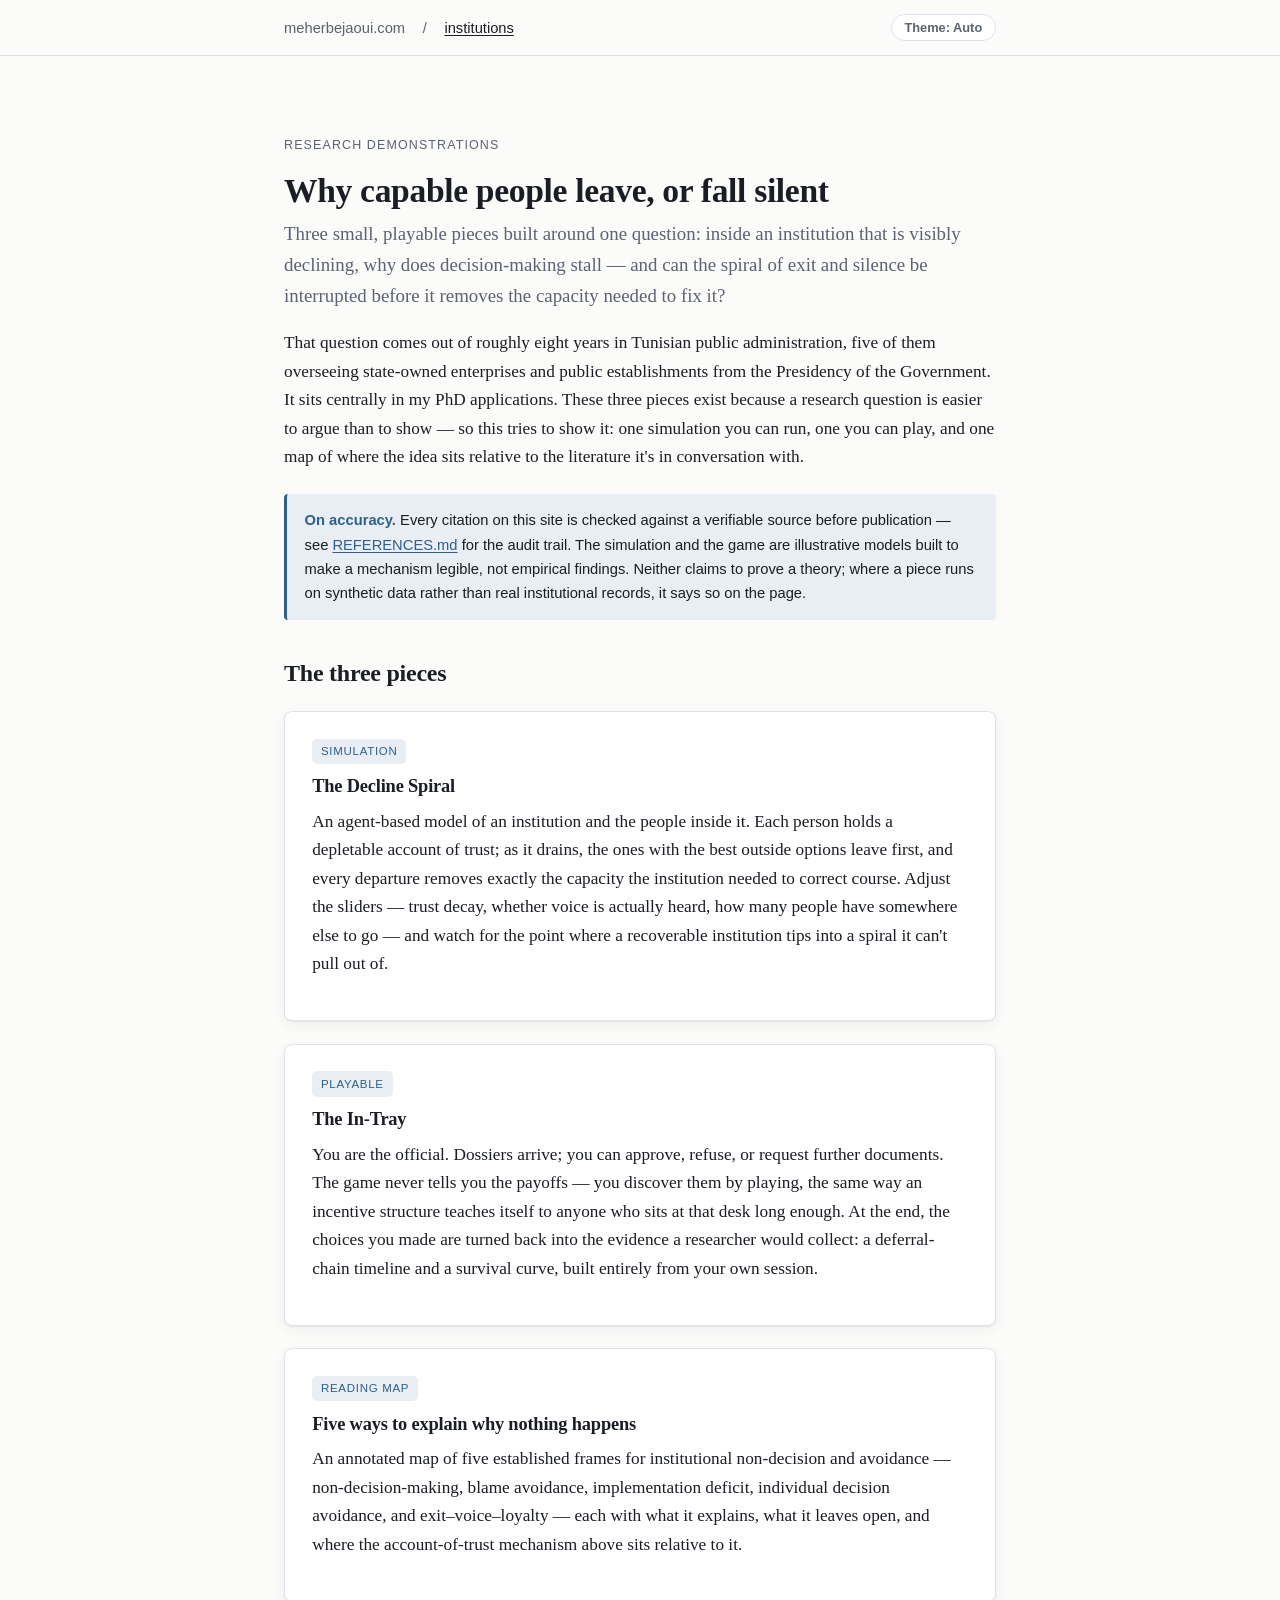
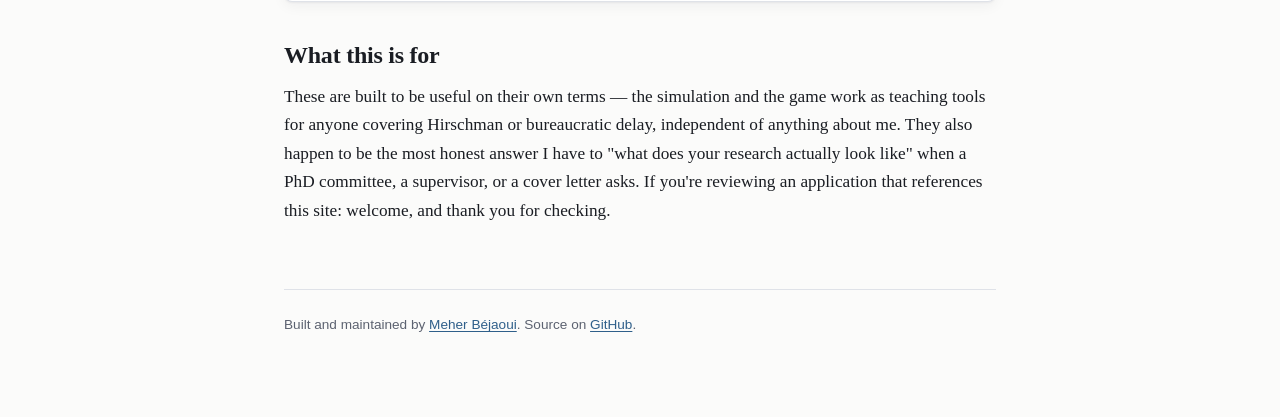
==== index.html @ b3cf4e01 "Add institutions: three interactive research demonstrations An exit-voice-loyalty decline simulation" ====
<!doctype html>
<html lang="en">
<head>
<meta charset="utf-8">
<meta name="viewport" content="width=device-width, initial-scale=1">
<title>Institutions — why capable people leave, or fall silent</title>
<meta name="description" content="Interactive research demonstrations on institutional decline, decision avoidance, and the exit-voice mechanism, by Meher Béjaoui.">
<link rel="icon" href="data:image/svg+xml,%3Csvg xmlns='http://www.w3.org/2000/svg' viewBox='0 0 100 100'%3E%3Crect width='100' height='100' rx='20' fill='%232f5f8a'/%3E%3Crect x='22' y='30' width='14' height='45' fill='white'/%3E%3Crect x='43' y='20' width='14' height='55' fill='white'/%3E%3Crect x='64' y='35' width='14' height='40' fill='white'/%3E%3C/svg%3E">
<link rel="stylesheet" href="style.css">
<script src="theme.js"></script>
</head>
<body>
<header class="site-header">
  <nav class="site-nav">
    <a href="https://www.meherbejaoui.com/">meherbejaoui.com</a>
    <span>/</span>
    <a href="./" class="current">institutions</a>
    <button id="theme-toggle" class="theme-toggle" type="button" aria-label="Toggle color theme"></button>
  </nav>
</header>
<div class="wrap">

  <p class="kicker">Research demonstrations</p>
  <h1>Why capable people leave, or fall silent</h1>
  <p class="lede">
    Three small, playable pieces built around one question: inside an institution that is
    visibly declining, why does decision-making stall — and can the spiral of exit and
    silence be interrupted before it removes the capacity needed to fix it?
  </p>

  <p>
    That question comes out of roughly eight years in Tunisian public administration, five
    of them overseeing state-owned enterprises and public establishments from the Presidency
    of the Government. It sits centrally in my PhD applications. These three pieces exist
    because a research question is easier to argue than to show — so this tries to show it:
    one simulation you can run, one you can play, and one map of where the idea sits relative
    to the literature it's in conversation with.
  </p>

  <div class="note">
    <strong>On accuracy.</strong> Every citation on this site is checked against a
    verifiable source before publication — see <a href="REFERENCES.md">REFERENCES.md</a>
    for the audit trail. The simulation and the game are illustrative models built to make a
    mechanism legible, not empirical findings. Neither claims to prove a theory; where a piece
    runs on synthetic data rather than real institutional records, it says so on the page.
  </div>

  <h2>The three pieces</h2>

  <a class="card project-card" href="simulation/">
    <span class="tag">Simulation</span>
    <h3>The Decline Spiral</h3>
    <p>
      An agent-based model of an institution and the people inside it. Each person holds a
      depletable account of trust; as it drains, the ones with the best outside options
      leave first, and every departure removes exactly the capacity the institution needed
      to correct course. Adjust the sliders — trust decay, whether voice is actually heard,
      how many people have somewhere else to go — and watch for the point where a recoverable
      institution tips into a spiral it can't pull out of.
    </p>
  </a>

  <a class="card project-card" href="in-tray/">
    <span class="tag">Playable</span>
    <h3>The In-Tray</h3>
    <p>
      You are the official. Dossiers arrive; you can approve, refuse, or request further
      documents. The game never tells you the payoffs — you discover them by playing, the
      same way an incentive structure teaches itself to anyone who sits at that desk long
      enough. At the end, the choices you made are turned back into the evidence a
      researcher would collect: a deferral-chain timeline and a survival curve, built
      entirely from your own session.
    </p>
  </a>

  <a class="card project-card" href="reading-map/">
    <span class="tag">Reading map</span>
    <h3>Five ways to explain why nothing happens</h3>
    <p>
      An annotated map of five established frames for institutional non-decision and
      avoidance — non-decision-making, blame avoidance, implementation deficit, individual
      decision avoidance, and exit–voice–loyalty — each with what it explains, what it
      leaves open, and where the account-of-trust mechanism above sits relative to it.
    </p>
  </a>

  <h2>What this is for</h2>
  <p>
    These are built to be useful on their own terms — the simulation and the game work as
    teaching tools for anyone covering Hirschman or bureaucratic delay, independent of
    anything about me. They also happen to be the most honest answer I have to "what does
    your research actually look like" when a PhD committee, a supervisor, or a cover letter
    asks. If you're reviewing an application that references this site: welcome, and thank
    you for checking.
  </p>

  <div class="site-footer">
    Built and maintained by <a href="https://www.meherbejaoui.com/">Meher Béjaoui</a>.
    Source on <a href="https://github.com/meherbejaoui/institutions">GitHub</a>.
  </div>

</div>
</body>
</html>
---- style.css ----
/* Shared design system for institutions.
   Academic-journal palette, serif for scholarly prose, sans for interactive UI. */

:root {
  --bg: #fbfbfa;
  --bg-alt: #f2f3f5;
  --bg-card: #ffffff;
  --text: #1a1d23;
  --text-muted: #5c6270;
  --border: #dfe2e8;
  --accent: #2f5f8a;
  --accent-soft: #e8eef4;
  --link: #2f5f8a;
  --link-visited: #55507a;
  --focus: #2f5f8a;
  --code-bg: #eef0f3;
  --good: #3f6b4f;
  --bad: #a13d3d;
  --warn: #8a6a1f;
  --shadow: 0 1px 2px rgba(20, 24, 30, 0.05), 0 4px 14px rgba(20, 24, 30, 0.05);
  --radius: 8px;
  --serif: "Iowan Old Style", "Palatino Linotype", Palatino, "Book Antiqua", Georgia, serif;
  --sans: -apple-system, BlinkMacSystemFont, "Segoe UI", Helvetica, Arial, sans-serif;
  --mono: ui-monospace, SFMono-Regular, "SF Mono", Menlo, Consolas, monospace;
}

@media (prefers-color-scheme: dark) {
  :root:not([data-theme="light"]) {
    --bg: #14161a;
    --bg-alt: #1b1e24;
    --bg-card: #1e2127;
    --text: #e7e9ed;
    --text-muted: #9aa1b0;
    --border: #333844;
    --accent: #7fb4e0;
    --accent-soft: #1d2a36;
    --link: #7fb4e0;
    --link-visited: #b6a8d9;
    --focus: #7fb4e0;
    --code-bg: #23262d;
    --good: #7fb894;
    --bad: #e0897a;
    --warn: #d9b661;
    --shadow: 0 1px 2px rgba(0, 0, 0, 0.35), 0 4px 14px rgba(0, 0, 0, 0.3);
  }
}

:root[data-theme="dark"] {
  --bg: #14161a;
  --bg-alt: #1b1e24;
  --bg-card: #1e2127;
  --text: #e7e9ed;
  --text-muted: #9aa1b0;
  --border: #333844;
  --accent: #7fb4e0;
  --accent-soft: #1d2a36;
  --link: #7fb4e0;
  --link-visited: #b6a8d9;
  --focus: #7fb4e0;
  --code-bg: #23262d;
  --good: #7fb894;
  --bad: #e0897a;
  --warn: #d9b661;
  --shadow: 0 1px 2px rgba(0, 0, 0, 0.35), 0 4px 14px rgba(0, 0, 0, 0.3);
}

* { box-sizing: border-box; }

html { scroll-behavior: smooth; }

body {
  margin: 0;
  background: var(--bg);
  color: var(--text);
  font-family: var(--serif);
  font-size: 1.08rem;
  line-height: 1.65;
  -webkit-font-smoothing: antialiased;
}

.wrap {
  max-width: 760px;
  margin: 0 auto;
  padding: 2.5rem 1.5rem 5rem;
}

.wrap--wide { max-width: 960px; }

h1, h2, h3, h4 {
  font-family: var(--serif);
  font-weight: 600;
  line-height: 1.25;
  letter-spacing: -0.01em;
}

h1 { font-size: 2.1rem; margin: 0 0 0.4rem; }
h2 { font-size: 1.5rem; margin: 2.4rem 0 0.8rem; }
h3 { font-size: 1.15rem; margin: 1.6rem 0 0.6rem; }

p { margin: 0 0 1.1rem; }

a { color: var(--link); text-decoration-thickness: 1px; text-underline-offset: 2px; }
a:visited { color: var(--link-visited); }
a:focus-visible, button:focus-visible, input:focus-visible, select:focus-visible {
  outline: 2px solid var(--focus);
  outline-offset: 2px;
}

.kicker {
  font-family: var(--sans);
  font-size: 0.78rem;
  letter-spacing: 0.09em;
  text-transform: uppercase;
  color: var(--text-muted);
  margin-bottom: 0.9rem;
}

.lede {
  font-size: 1.18rem;
  color: var(--text-muted);
}

.site-header {
  position: sticky;
  top: 0;
  z-index: 10;
  background: color-mix(in srgb, var(--bg) 88%, transparent);
  backdrop-filter: blur(8px);
  border-bottom: 1px solid var(--border);
  margin-bottom: 2.4rem;
}

.site-nav {
  font-family: var(--sans);
  font-size: 0.92rem;
  display: flex;
  align-items: center;
  justify-content: center;
  flex-wrap: wrap;
  gap: 0.4rem 1.1rem;
  max-width: 760px;
  margin: 0 auto;
  padding: 0.9rem 1.5rem;
  color: var(--text-muted);
}

.site-nav a { color: var(--text-muted); text-decoration: none; }
.site-nav a:hover, .site-nav a.current { color: var(--text); text-decoration: underline; }

.theme-toggle {
  margin-left: auto;
  font-family: var(--sans);
  font-size: 0.8rem;
  font-weight: 600;
  border: 1px solid var(--border);
  background: var(--bg-card);
  color: var(--text-muted);
  border-radius: 999px;
  padding: 0.3rem 0.8rem;
  cursor: pointer;
}
.theme-toggle:hover { color: var(--text); border-color: var(--accent); }

.site-footer {
  margin-top: 4rem;
  padding-top: 1.5rem;
  border-top: 1px solid var(--border);
  font-family: var(--sans);
  font-size: 0.85rem;
  color: var(--text-muted);
}

.card {
  background: var(--bg-card);
  border: 1px solid var(--border);
  border-radius: var(--radius);
  padding: 1.5rem 1.7rem;
  box-shadow: var(--shadow);
  margin: 1.4rem 0;
}

.project-card {
  display: block;
  text-decoration: none;
  color: inherit;
  transition: transform 0.12s ease, box-shadow 0.12s ease;
}
.project-card:hover {
  transform: translateY(-2px);
  box-shadow: 0 2px 4px rgba(30, 25, 15, 0.08), 0 10px 24px rgba(30, 25, 15, 0.09);
}
.project-card h3 { margin-top: 0; color: var(--text); }
.project-card .tag {
  font-family: var(--sans);
  font-size: 0.72rem;
  letter-spacing: 0.06em;
  text-transform: uppercase;
  color: var(--accent);
  background: var(--accent-soft);
  padding: 0.2rem 0.55rem;
  border-radius: 5px;
  display: inline-block;
  margin-bottom: 0.7rem;
}

.note {
  font-family: var(--sans);
  font-size: 0.92rem;
  background: var(--accent-soft);
  border-left: 3px solid var(--accent);
  border-radius: 4px;
  padding: 0.9rem 1.1rem;
  margin: 1.4rem 0;
  color: var(--text);
}
.note strong { color: var(--accent); }

.disclaimer {
  font-family: var(--sans);
  font-size: 0.85rem;
  color: var(--text-muted);
  border: 1px dashed var(--border);
  border-radius: var(--radius);
  padding: 1rem 1.2rem;
  margin: 1.6rem 0;
}

table { border-collapse: collapse; width: 100%; font-family: var(--sans); font-size: 0.92rem; margin: 1.2rem 0; }
th, td { text-align: left; padding: 0.5rem 0.7rem; border-bottom: 1px solid var(--border); vertical-align: top; }
th { font-weight: 600; color: var(--text-muted); font-size: 0.8rem; text-transform: uppercase; letter-spacing: 0.04em; }

code, pre { font-family: var(--mono); background: var(--code-bg); border-radius: 4px; }
code { padding: 0.1rem 0.35rem; font-size: 0.88em; }
pre { padding: 1rem; overflow-x: auto; }

button {
  font-family: var(--sans);
  font-size: 0.95rem;
  font-weight: 600;
  border: 1px solid var(--border);
  background: var(--bg-card);
  color: var(--text);
  border-radius: var(--radius);
  padding: 0.6rem 1.1rem;
  cursor: pointer;
  transition: background 0.12s ease, border-color 0.12s ease;
}
button:hover { border-color: var(--accent); }
button.primary { background: var(--accent); border-color: var(--accent); color: #fff; }
button.primary:hover { opacity: 0.92; }
button:disabled { opacity: 0.45; cursor: not-allowed; }

.controls { font-family: var(--sans); }
.control-row { margin-bottom: 1.1rem; }
.control-row label {
  display: flex;
  justify-content: space-between;
  font-size: 0.88rem;
  color: var(--text-muted);
  margin-bottom: 0.3rem;
}
.control-row output { color: var(--text); font-weight: 600; font-family: var(--mono); }
input[type="range"] { width: 100%; accent-color: var(--accent); }

.stat-row {
  display: flex;
  gap: 1rem;
  flex-wrap: wrap;
  font-family: var(--sans);
  margin: 1rem 0;
}
.stat {
  flex: 1 1 120px;
  background: var(--bg-alt);
  border: 1px solid var(--border);
  border-radius: var(--radius);
  padding: 0.7rem 0.9rem;
}
.stat .label { font-size: 0.72rem; text-transform: uppercase; letter-spacing: 0.05em; color: var(--text-muted); }
.stat .value { font-size: 1.4rem; font-weight: 700; font-family: var(--mono); }

.legend { font-family: var(--sans); font-size: 0.82rem; color: var(--text-muted); display: flex; gap: 1.1rem; flex-wrap: wrap; margin: 0.6rem 0 1.2rem; }
.legend .dot { display: inline-block; width: 0.7em; height: 0.7em; border-radius: 50%; margin-right: 0.35em; vertical-align: -0.05em; }

.frame-card { margin: 1.8rem 0; padding: 1.6rem 1.8rem; }
.frame-card .cite { font-family: var(--sans); font-size: 0.85rem; color: var(--text-muted); margin-bottom: 0.9rem; }
.frame-card h3 { margin-top: 0; }
.frame-grid { display: grid; grid-template-columns: 1fr 1fr; gap: 1.2rem; margin-top: 1rem; }
.frame-grid > div { font-family: var(--sans); font-size: 0.92rem; }
.frame-grid .head { font-weight: 700; font-size: 0.78rem; text-transform: uppercase; letter-spacing: 0.04em; margin-bottom: 0.3rem; }
.frame-grid .explains .head { color: var(--good); }
.frame-grid .leaves-open .head { color: var(--warn); }

@media (max-width: 560px) {
  .frame-grid { grid-template-columns: 1fr; }
  h1 { font-size: 1.7rem; }
}

.back-link { font-family: var(--sans); font-size: 0.9rem; }

canvas { max-width: 100%; display: block; }
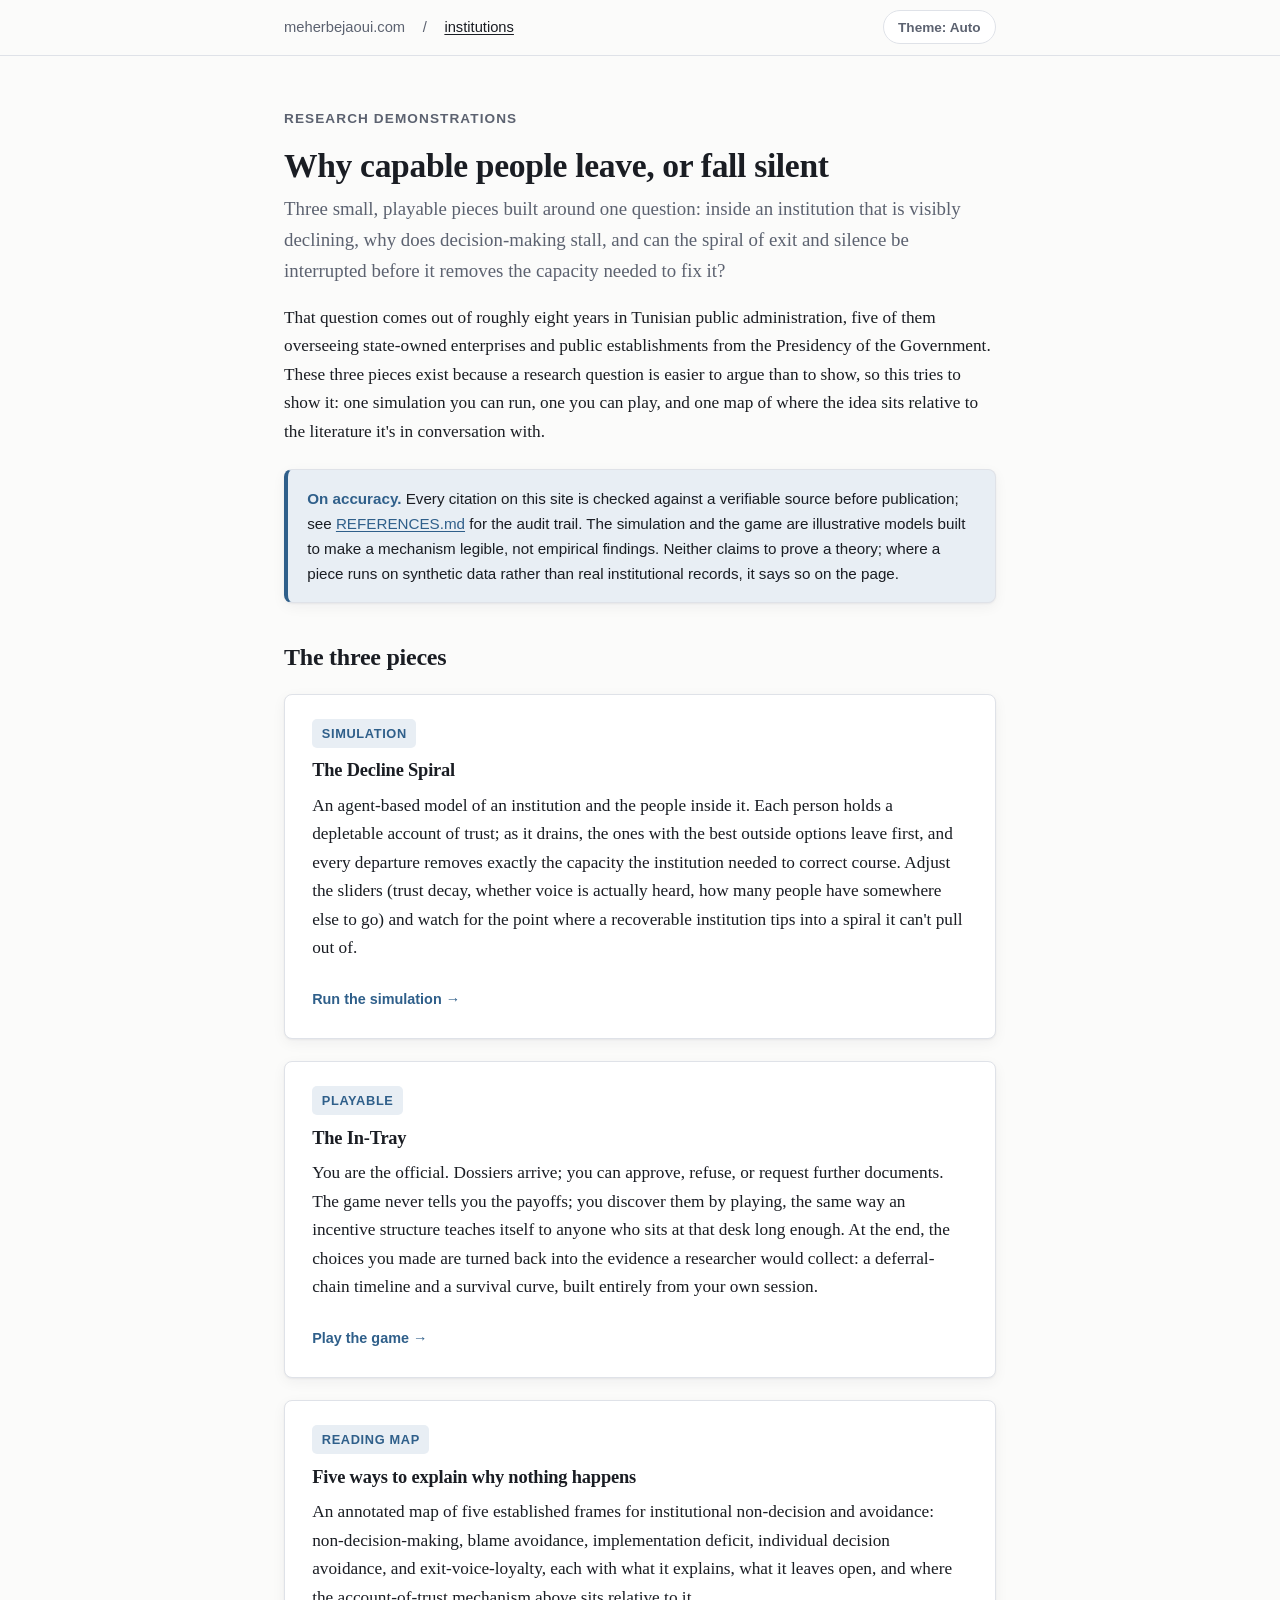
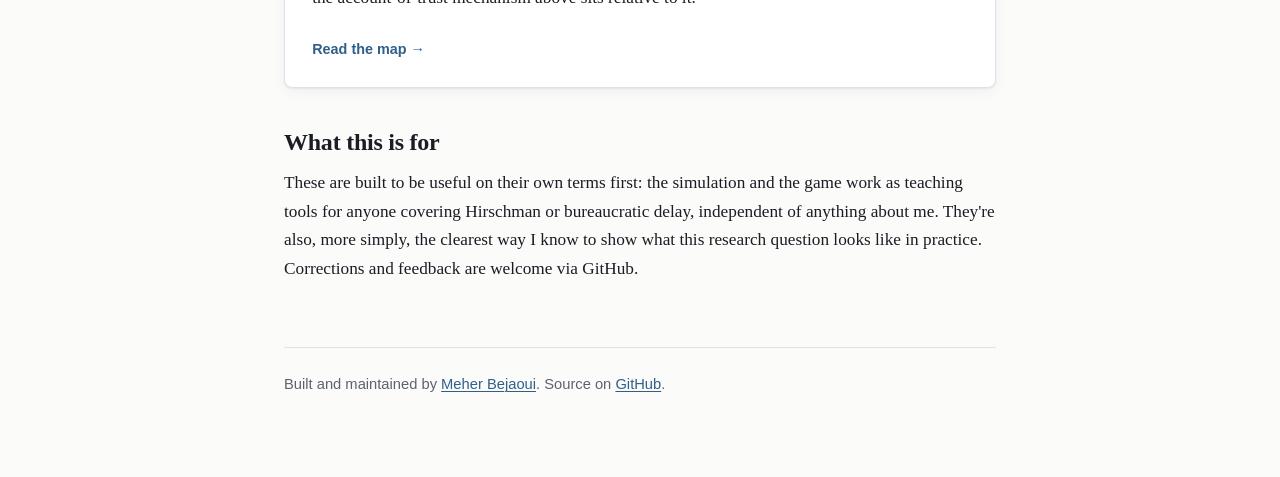
==== commit d8064adc: "Revise tone, accessibility, and add reading-map diagram - Fix name spelling (Bejaoui) and soften PhD" ====
--- a/index.html
+++ b/index.html
@@ -3,13 +3,14 @@
 <head>
 <meta charset="utf-8">
 <meta name="viewport" content="width=device-width, initial-scale=1">
-<title>Institutions — why capable people leave, or fall silent</title>
-<meta name="description" content="Interactive research demonstrations on institutional decline, decision avoidance, and the exit-voice mechanism, by Meher Béjaoui.">
+<title>Institutions: why capable people leave, or fall silent</title>
+<meta name="description" content="Interactive research demonstrations on institutional decline, decision avoidance, and the exit-voice mechanism, by Meher Bejaoui.">
 <link rel="icon" href="data:image/svg+xml,%3Csvg xmlns='http://www.w3.org/2000/svg' viewBox='0 0 100 100'%3E%3Crect width='100' height='100' rx='20' fill='%232f5f8a'/%3E%3Crect x='22' y='30' width='14' height='45' fill='white'/%3E%3Crect x='43' y='20' width='14' height='55' fill='white'/%3E%3Crect x='64' y='35' width='14' height='40' fill='white'/%3E%3C/svg%3E">
 <link rel="stylesheet" href="style.css">
 <script src="theme.js"></script>
 </head>
 <body>
+<a class="skip-link" href="#main">Skip to content</a>
 <header class="site-header">
   <nav class="site-nav">
     <a href="https://www.meherbejaoui.com/">meherbejaoui.com</a>
@@ -18,28 +19,28 @@
     <button id="theme-toggle" class="theme-toggle" type="button" aria-label="Toggle color theme"></button>
   </nav>
 </header>
-<div class="wrap">
+<div class="wrap" id="main">
 
   <p class="kicker">Research demonstrations</p>
   <h1>Why capable people leave, or fall silent</h1>
   <p class="lede">
     Three small, playable pieces built around one question: inside an institution that is
-    visibly declining, why does decision-making stall — and can the spiral of exit and
+    visibly declining, why does decision-making stall, and can the spiral of exit and
     silence be interrupted before it removes the capacity needed to fix it?
   </p>
 
   <p>
     That question comes out of roughly eight years in Tunisian public administration, five
     of them overseeing state-owned enterprises and public establishments from the Presidency
-    of the Government. It sits centrally in my PhD applications. These three pieces exist
-    because a research question is easier to argue than to show — so this tries to show it:
-    one simulation you can run, one you can play, and one map of where the idea sits relative
-    to the literature it's in conversation with.
+    of the Government. These three pieces exist because a research question is easier to
+    argue than to show, so this tries to show it: one simulation you can run, one you can
+    play, and one map of where the idea sits relative to the literature it's in conversation
+    with.
   </p>
 
   <div class="note">
     <strong>On accuracy.</strong> Every citation on this site is checked against a
-    verifiable source before publication — see <a href="REFERENCES.md">REFERENCES.md</a>
+    verifiable source before publication; see <a href="REFERENCES.md">REFERENCES.md</a>
     for the audit trail. The simulation and the game are illustrative models built to make a
     mechanism legible, not empirical findings. Neither claims to prove a theory; where a piece
     runs on synthetic data rather than real institutional records, it says so on the page.
@@ -54,10 +55,11 @@
       An agent-based model of an institution and the people inside it. Each person holds a
       depletable account of trust; as it drains, the ones with the best outside options
       leave first, and every departure removes exactly the capacity the institution needed
-      to correct course. Adjust the sliders — trust decay, whether voice is actually heard,
-      how many people have somewhere else to go — and watch for the point where a recoverable
+      to correct course. Adjust the sliders (trust decay, whether voice is actually heard,
+      how many people have somewhere else to go) and watch for the point where a recoverable
       institution tips into a spiral it can't pull out of.
     </p>
+    <span class="card-cta">Run the simulation &rarr;</span>
   </a>
 
   <a class="card project-card" href="in-tray/">
@@ -65,12 +67,13 @@
     <h3>The In-Tray</h3>
     <p>
       You are the official. Dossiers arrive; you can approve, refuse, or request further
-      documents. The game never tells you the payoffs — you discover them by playing, the
+      documents. The game never tells you the payoffs; you discover them by playing, the
       same way an incentive structure teaches itself to anyone who sits at that desk long
       enough. At the end, the choices you made are turned back into the evidence a
       researcher would collect: a deferral-chain timeline and a survival curve, built
       entirely from your own session.
     </p>
+    <span class="card-cta">Play the game &rarr;</span>
   </a>
 
   <a class="card project-card" href="reading-map/">
@@ -78,24 +81,24 @@
     <h3>Five ways to explain why nothing happens</h3>
     <p>
       An annotated map of five established frames for institutional non-decision and
-      avoidance — non-decision-making, blame avoidance, implementation deficit, individual
-      decision avoidance, and exit–voice–loyalty — each with what it explains, what it
+      avoidance: non-decision-making, blame avoidance, implementation deficit, individual
+      decision avoidance, and exit-voice-loyalty, each with what it explains, what it
       leaves open, and where the account-of-trust mechanism above sits relative to it.
     </p>
+    <span class="card-cta">Read the map &rarr;</span>
   </a>
 
   <h2>What this is for</h2>
   <p>
-    These are built to be useful on their own terms — the simulation and the game work as
-    teaching tools for anyone covering Hirschman or bureaucratic delay, independent of
-    anything about me. They also happen to be the most honest answer I have to "what does
-    your research actually look like" when a PhD committee, a supervisor, or a cover letter
-    asks. If you're reviewing an application that references this site: welcome, and thank
-    you for checking.
+    These are built to be useful on their own terms first: the simulation and the game work
+    as teaching tools for anyone covering Hirschman or bureaucratic delay, independent of
+    anything about me. They're also, more simply, the clearest way I know to show what this
+    research question looks like in practice. Corrections and feedback are welcome via
+    GitHub.
   </p>
 
   <div class="site-footer">
-    Built and maintained by <a href="https://www.meherbejaoui.com/">Meher Béjaoui</a>.
+    Built and maintained by <a href="https://www.meherbejaoui.com/">Meher Bejaoui</a>.
     Source on <a href="https://github.com/meherbejaoui/institutions">GitHub</a>.
   </div>
 
--- a/style.css
+++ b/style.css
@@ -81,7 +81,7 @@
 .wrap {
   max-width: 760px;
   margin: 0 auto;
-  padding: 2.5rem 1.5rem 5rem;
+  padding: 1.75rem 1.5rem 5rem;
 }
 
 .wrap--wide { max-width: 960px; }
@@ -108,12 +108,29 @@
 
 .kicker {
   font-family: var(--sans);
-  font-size: 0.78rem;
-  letter-spacing: 0.09em;
+  font-size: 0.85rem;
+  font-weight: 600;
+  letter-spacing: 0.08em;
   text-transform: uppercase;
   color: var(--text-muted);
   margin-bottom: 0.9rem;
 }
+
+.skip-link {
+  position: absolute;
+  left: -9999px;
+  top: 0;
+  z-index: 100;
+  background: var(--accent);
+  color: #fff;
+  padding: 0.7rem 1.1rem;
+  border-radius: 0 0 var(--radius) 0;
+  font-family: var(--sans);
+  font-size: 0.92rem;
+  font-weight: 600;
+  text-decoration: none;
+}
+.skip-link:focus { left: 0; }
 
 .lede {
   font-size: 1.18rem;
@@ -127,7 +144,7 @@
   background: color-mix(in srgb, var(--bg) 88%, transparent);
   backdrop-filter: blur(8px);
   border-bottom: 1px solid var(--border);
-  margin-bottom: 2.4rem;
+  margin-bottom: 1.5rem;
 }
 
 .site-nav {
@@ -140,7 +157,7 @@
   gap: 0.4rem 1.1rem;
   max-width: 760px;
   margin: 0 auto;
-  padding: 0.9rem 1.5rem;
+  padding: 0.65rem 1.5rem;
   color: var(--text-muted);
 }
 
@@ -150,13 +167,14 @@
 .theme-toggle {
   margin-left: auto;
   font-family: var(--sans);
-  font-size: 0.8rem;
-  font-weight: 600;
+  font-size: 0.85rem;
+  font-weight: 600;
+  min-height: 34px;
   border: 1px solid var(--border);
   background: var(--bg-card);
   color: var(--text-muted);
   border-radius: 999px;
-  padding: 0.3rem 0.8rem;
+  padding: 0.3rem 0.9rem;
   cursor: pointer;
 }
 .theme-toggle:hover { color: var(--text); border-color: var(--accent); }
@@ -166,7 +184,7 @@
   padding-top: 1.5rem;
   border-top: 1px solid var(--border);
   font-family: var(--sans);
-  font-size: 0.85rem;
+  font-size: 0.92rem;
   color: var(--text-muted);
 }
 
@@ -192,42 +210,56 @@
 .project-card h3 { margin-top: 0; color: var(--text); }
 .project-card .tag {
   font-family: var(--sans);
-  font-size: 0.72rem;
-  letter-spacing: 0.06em;
+  font-size: 0.8rem;
+  font-weight: 600;
+  letter-spacing: 0.05em;
   text-transform: uppercase;
   color: var(--accent);
   background: var(--accent-soft);
-  padding: 0.2rem 0.55rem;
+  padding: 0.25rem 0.6rem;
   border-radius: 5px;
   display: inline-block;
   margin-bottom: 0.7rem;
 }
+.card-cta {
+  display: inline-flex;
+  align-items: center;
+  gap: 0.3rem;
+  font-family: var(--sans);
+  font-size: 0.9rem;
+  font-weight: 700;
+  color: var(--accent);
+  margin-top: 0.5rem;
+}
+.project-card:hover .card-cta { text-decoration: underline; }
 
 .note {
   font-family: var(--sans);
-  font-size: 0.92rem;
+  font-size: 0.95rem;
   background: var(--accent-soft);
-  border-left: 3px solid var(--accent);
-  border-radius: 4px;
-  padding: 0.9rem 1.1rem;
+  border: 1px solid var(--border);
+  border-left: 4px solid var(--accent);
+  border-radius: var(--radius);
+  padding: 1rem 1.2rem;
   margin: 1.4rem 0;
   color: var(--text);
+  box-shadow: var(--shadow);
 }
 .note strong { color: var(--accent); }
 
 .disclaimer {
   font-family: var(--sans);
-  font-size: 0.85rem;
-  color: var(--text-muted);
-  border: 1px dashed var(--border);
+  font-size: 0.92rem;
+  color: var(--text-muted);
+  border: 1px solid var(--border);
   border-radius: var(--radius);
   padding: 1rem 1.2rem;
   margin: 1.6rem 0;
 }
 
-table { border-collapse: collapse; width: 100%; font-family: var(--sans); font-size: 0.92rem; margin: 1.2rem 0; }
-th, td { text-align: left; padding: 0.5rem 0.7rem; border-bottom: 1px solid var(--border); vertical-align: top; }
-th { font-weight: 600; color: var(--text-muted); font-size: 0.8rem; text-transform: uppercase; letter-spacing: 0.04em; }
+table { border-collapse: collapse; width: 100%; font-family: var(--sans); font-size: 0.95rem; margin: 1.2rem 0; }
+th, td { text-align: left; padding: 0.55rem 0.7rem; border-bottom: 1px solid var(--border); vertical-align: top; }
+th { font-weight: 700; color: var(--text-muted); font-size: 0.82rem; text-transform: uppercase; letter-spacing: 0.04em; }
 
 code, pre { font-family: var(--mono); background: var(--code-bg); border-radius: 4px; }
 code { padding: 0.1rem 0.35rem; font-size: 0.88em; }
@@ -235,8 +267,9 @@
 
 button {
   font-family: var(--sans);
-  font-size: 0.95rem;
-  font-weight: 600;
+  font-size: 0.98rem;
+  font-weight: 600;
+  min-height: 44px;
   border: 1px solid var(--border);
   background: var(--bg-card);
   color: var(--text);
@@ -248,19 +281,61 @@
 button:hover { border-color: var(--accent); }
 button.primary { background: var(--accent); border-color: var(--accent); color: #fff; }
 button.primary:hover { opacity: 0.92; }
+button.large { font-size: 1.08rem; padding: 0.85rem 1.6rem; min-height: 52px; }
 button:disabled { opacity: 0.45; cursor: not-allowed; }
 
 .controls { font-family: var(--sans); }
-.control-row { margin-bottom: 1.1rem; }
+.control-row { margin-bottom: 1.2rem; }
 .control-row label {
   display: flex;
   justify-content: space-between;
-  font-size: 0.88rem;
-  color: var(--text-muted);
-  margin-bottom: 0.3rem;
-}
-.control-row output { color: var(--text); font-weight: 600; font-family: var(--mono); }
-input[type="range"] { width: 100%; accent-color: var(--accent); }
+  font-size: 0.92rem;
+  font-weight: 600;
+  color: var(--text);
+  margin-bottom: 0.35rem;
+}
+.control-row output { color: var(--accent); font-weight: 700; font-family: var(--mono); }
+input[type="range"] { width: 100%; accent-color: var(--accent); min-height: 24px; }
+
+.sim-layout {
+  display: grid;
+  grid-template-columns: minmax(240px, 320px) 1fr;
+  gap: 1.5rem;
+  align-items: start;
+  margin: 1.6rem 0;
+}
+@media (max-width: 760px) {
+  .sim-layout { grid-template-columns: 1fr; }
+}
+@media (min-width: 761px) {
+  .controls-panel { position: sticky; top: 84px; }
+}
+
+.run-row { display: flex; gap: 0.7rem; margin-bottom: 1.2rem; }
+.run-row button { flex: 1; }
+.speed-row {
+  display: flex;
+  align-items: center;
+  justify-content: space-between;
+  font-family: var(--sans);
+  font-size: 0.92rem;
+  font-weight: 600;
+  color: var(--text);
+  margin-bottom: 1.5rem;
+  gap: 0.6rem;
+  padding-bottom: 1.1rem;
+  border-bottom: 1px solid var(--border);
+}
+.speed-row select {
+  font-family: var(--sans);
+  font-size: 0.92rem;
+  padding: 0.4rem 0.6rem;
+  border-radius: 6px;
+  border: 1px solid var(--border);
+  background: var(--bg-card);
+  color: var(--text);
+  min-height: 38px;
+}
 
 .stat-row {
   display: flex;
@@ -276,18 +351,18 @@
   border-radius: var(--radius);
   padding: 0.7rem 0.9rem;
 }
-.stat .label { font-size: 0.72rem; text-transform: uppercase; letter-spacing: 0.05em; color: var(--text-muted); }
+.stat .label { font-size: 0.78rem; font-weight: 600; text-transform: uppercase; letter-spacing: 0.04em; color: var(--text-muted); }
 .stat .value { font-size: 1.4rem; font-weight: 700; font-family: var(--mono); }
 
-.legend { font-family: var(--sans); font-size: 0.82rem; color: var(--text-muted); display: flex; gap: 1.1rem; flex-wrap: wrap; margin: 0.6rem 0 1.2rem; }
+.legend { font-family: var(--sans); font-size: 0.88rem; color: var(--text-muted); display: flex; gap: 1.1rem; flex-wrap: wrap; margin: 0.6rem 0 1.2rem; }
 .legend .dot { display: inline-block; width: 0.7em; height: 0.7em; border-radius: 50%; margin-right: 0.35em; vertical-align: -0.05em; }
 
 .frame-card { margin: 1.8rem 0; padding: 1.6rem 1.8rem; }
-.frame-card .cite { font-family: var(--sans); font-size: 0.85rem; color: var(--text-muted); margin-bottom: 0.9rem; }
+.frame-card .cite { font-family: var(--sans); font-size: 0.9rem; color: var(--text-muted); margin-bottom: 0.9rem; }
 .frame-card h3 { margin-top: 0; }
 .frame-grid { display: grid; grid-template-columns: 1fr 1fr; gap: 1.2rem; margin-top: 1rem; }
-.frame-grid > div { font-family: var(--sans); font-size: 0.92rem; }
-.frame-grid .head { font-weight: 700; font-size: 0.78rem; text-transform: uppercase; letter-spacing: 0.04em; margin-bottom: 0.3rem; }
+.frame-grid > div { font-family: var(--sans); font-size: 0.95rem; }
+.frame-grid .head { font-weight: 700; font-size: 0.82rem; text-transform: uppercase; letter-spacing: 0.04em; margin-bottom: 0.3rem; }
 .frame-grid .explains .head { color: var(--good); }
 .frame-grid .leaves-open .head { color: var(--warn); }
 
@@ -296,6 +371,19 @@
   h1 { font-size: 1.7rem; }
 }
 
-.back-link { font-family: var(--sans); font-size: 0.9rem; }
+.back-link { font-family: var(--sans); font-size: 0.95rem; }
 
 canvas { max-width: 100%; display: block; }
+
+.concept-map {
+  padding: 1rem 0.5rem 0.5rem;
+  overflow-x: auto;
+}
+.concept-map svg { width: 100%; height: auto; min-width: 480px; display: block; }
+.concept-map-caption {
+  font-family: var(--sans);
+  font-size: 0.88rem;
+  color: var(--text-muted);
+  text-align: center;
+  margin-top: 0.6rem;
+}
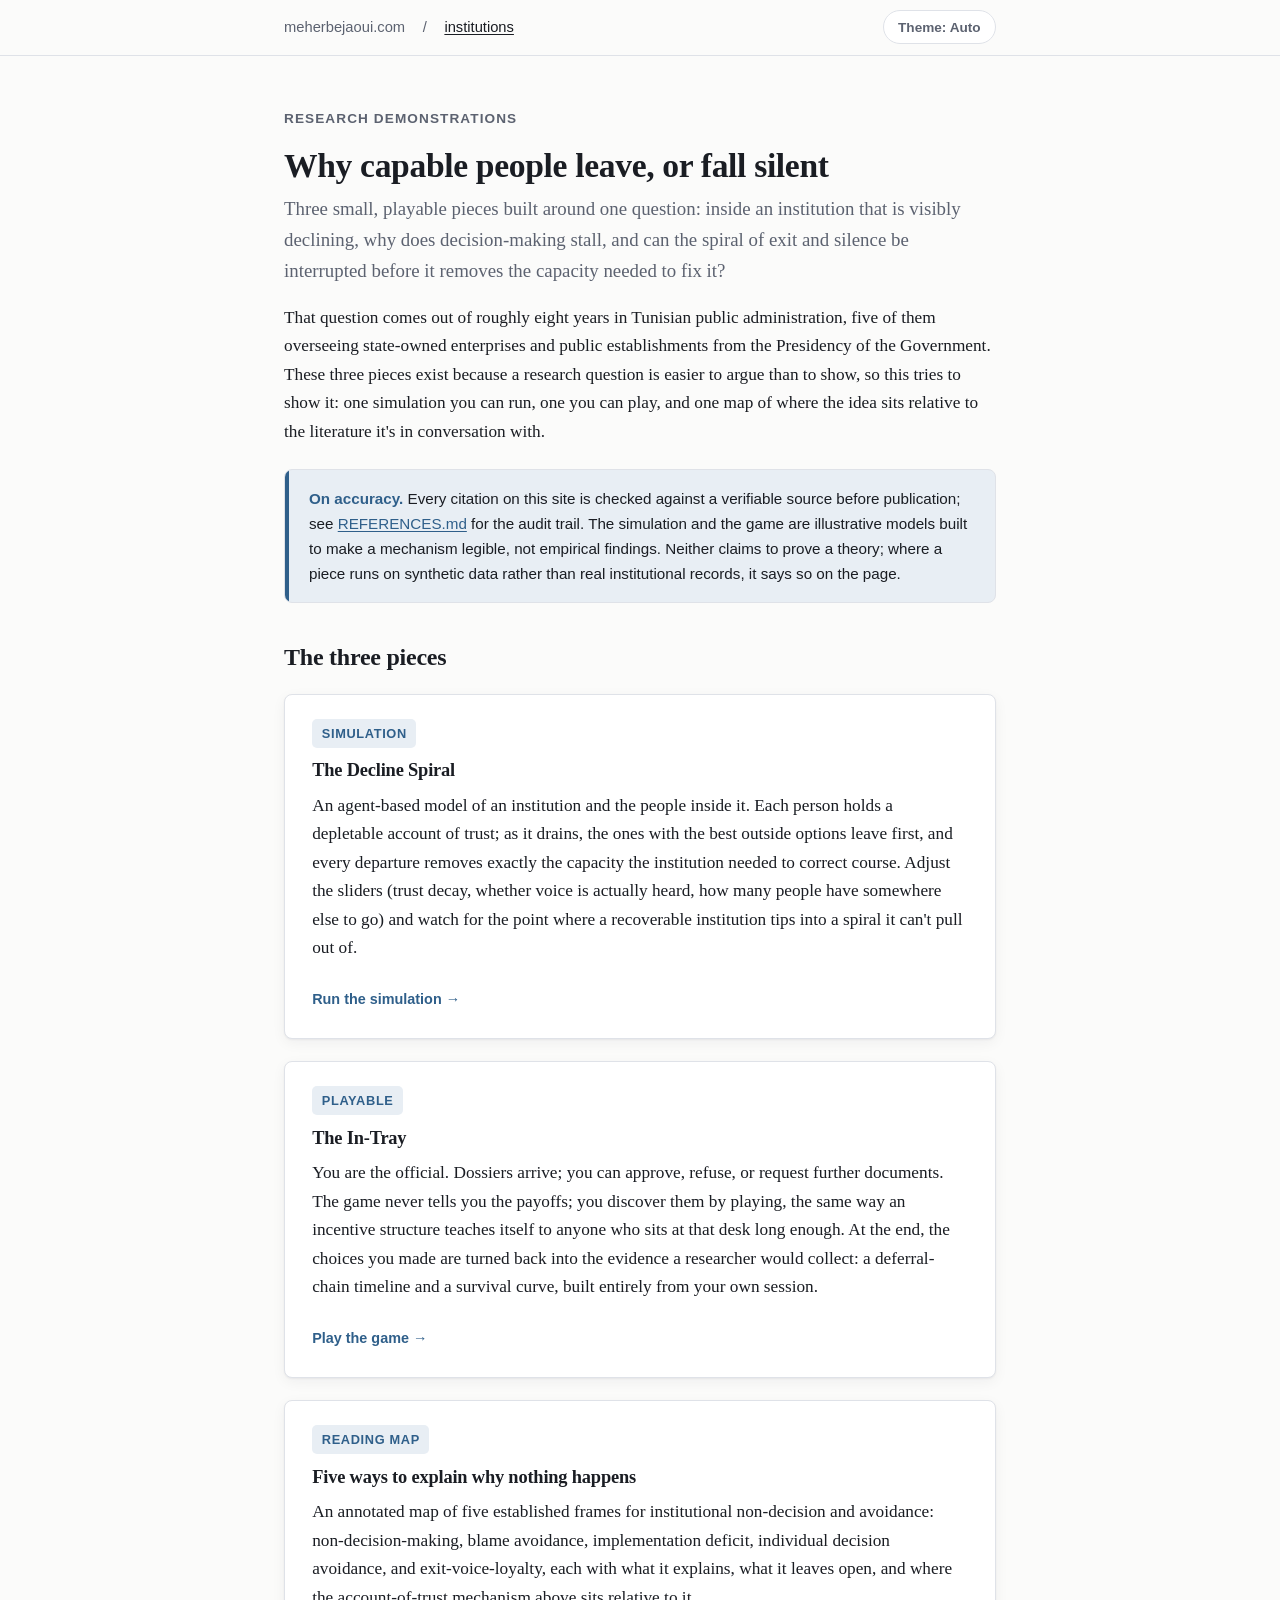
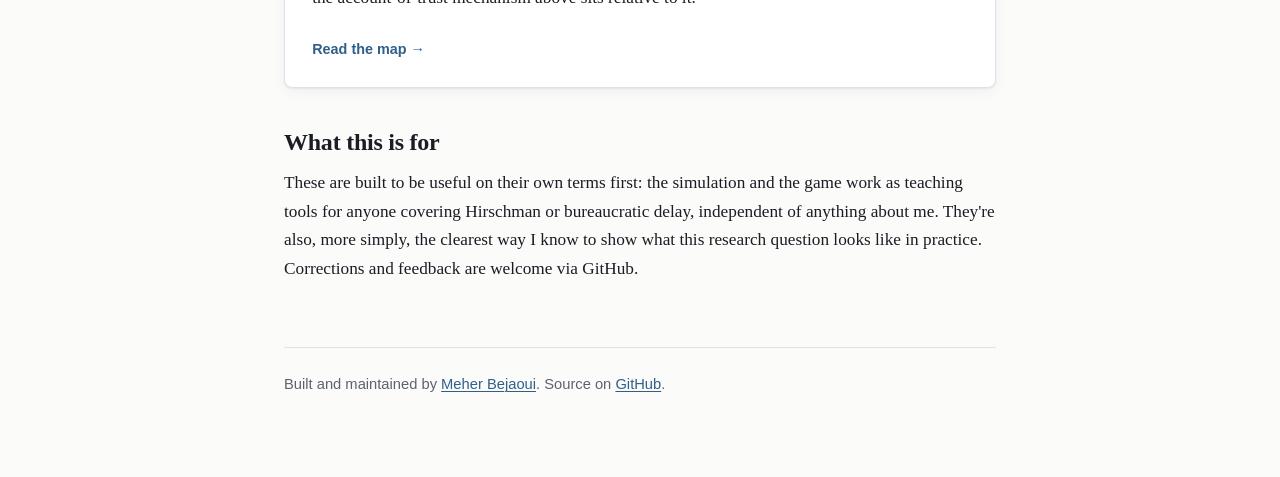
==== commit 59b8bb3e: "Security, mobile, and accessibility audit Security: - Move the last inline <script> handler into gam" ====
--- a/index.html
+++ b/index.html
@@ -6,6 +6,8 @@
 <title>Institutions: why capable people leave, or fall silent</title>
 <meta name="description" content="Interactive research demonstrations on institutional decline, decision avoidance, and the exit-voice mechanism, by Meher Bejaoui.">
 <link rel="icon" href="data:image/svg+xml,%3Csvg xmlns='http://www.w3.org/2000/svg' viewBox='0 0 100 100'%3E%3Crect width='100' height='100' rx='20' fill='%232f5f8a'/%3E%3Crect x='22' y='30' width='14' height='45' fill='white'/%3E%3Crect x='43' y='20' width='14' height='55' fill='white'/%3E%3Crect x='64' y='35' width='14' height='40' fill='white'/%3E%3C/svg%3E">
+<meta http-equiv="Content-Security-Policy" content="default-src 'none'; script-src 'self'; style-src 'self' 'unsafe-inline'; img-src 'self' data:; base-uri 'none'; form-action 'none';">
+<meta name="referrer" content="strict-origin-when-cross-origin">
 <link rel="stylesheet" href="style.css">
 <script src="theme.js"></script>
 </head>
--- a/style.css
+++ b/style.css
@@ -8,6 +8,7 @@
   --text: #1a1d23;
   --text-muted: #5c6270;
   --border: #dfe2e8;
+  --border-strong: #8b93a1;
   --accent: #2f5f8a;
   --accent-soft: #e8eef4;
   --link: #2f5f8a;
@@ -19,6 +20,11 @@
   --warn: #8a6a1f;
   --shadow: 0 1px 2px rgba(20, 24, 30, 0.05), 0 4px 14px rgba(20, 24, 30, 0.05);
   --radius: 8px;
+  --dot-low: #d0670a;
+  --dot-high: #2f5f8a;
+  --dot-exited: #767676;
+  --dot-ring: #1a1d23;
+  --chart-2: #c65a11;
   --serif: "Iowan Old Style", "Palatino Linotype", Palatino, "Book Antiqua", Georgia, serif;
   --sans: -apple-system, BlinkMacSystemFont, "Segoe UI", Helvetica, Arial, sans-serif;
   --mono: ui-monospace, SFMono-Regular, "SF Mono", Menlo, Consolas, monospace;
@@ -32,6 +38,7 @@
     --text: #e7e9ed;
     --text-muted: #9aa1b0;
     --border: #333844;
+    --border-strong: #78849c;
     --accent: #7fb4e0;
     --accent-soft: #1d2a36;
     --link: #7fb4e0;
@@ -42,6 +49,11 @@
     --bad: #e0897a;
     --warn: #d9b661;
     --shadow: 0 1px 2px rgba(0, 0, 0, 0.35), 0 4px 14px rgba(0, 0, 0, 0.3);
+    --dot-low: #f0a94e;
+    --dot-high: #7fb4e0;
+    --dot-exited: #9a9a9a;
+    --dot-ring: #e7e9ed;
+    --chart-2: #e0924f;
   }
 }
 
@@ -52,6 +64,7 @@
   --text: #e7e9ed;
   --text-muted: #9aa1b0;
   --border: #333844;
+  --border-strong: #78849c;
   --accent: #7fb4e0;
   --accent-soft: #1d2a36;
   --link: #7fb4e0;
@@ -62,14 +75,31 @@
   --bad: #e0897a;
   --warn: #d9b661;
   --shadow: 0 1px 2px rgba(0, 0, 0, 0.35), 0 4px 14px rgba(0, 0, 0, 0.3);
+  --dot-low: #f0a94e;
+  --dot-high: #7fb4e0;
+  --dot-exited: #9a9a9a;
+  --dot-ring: #e7e9ed;
+  --chart-2: #e0924f;
 }
 
 * { box-sizing: border-box; }
 
 html { scroll-behavior: smooth; }
 
+@media (prefers-reduced-motion: reduce) {
+  html { scroll-behavior: auto; }
+  *, *::before, *::after {
+    animation-duration: 0.01ms !important;
+    animation-iteration-count: 1 !important;
+    transition-duration: 0.01ms !important;
+    scroll-behavior: auto !important;
+  }
+}
+
+html { overflow-x: hidden; }
 body {
   margin: 0;
+  overflow-x: hidden;
   background: var(--bg);
   color: var(--text);
   font-family: var(--serif);
@@ -179,6 +209,11 @@
 }
 .theme-toggle:hover { color: var(--text); border-color: var(--accent); }
 
+@media (max-width: 480px) {
+  .site-nav { justify-content: flex-start; }
+  .theme-toggle { margin-left: 0; }
+}
+
 .site-footer {
   margin-top: 4rem;
   padding-top: 1.5rem;
@@ -234,16 +269,25 @@
 .project-card:hover .card-cta { text-decoration: underline; }
 
 .note {
+  position: relative;
   font-family: var(--sans);
   font-size: 0.95rem;
   background: var(--accent-soft);
   border: 1px solid var(--border);
-  border-left: 4px solid var(--accent);
   border-radius: var(--radius);
-  padding: 1rem 1.2rem;
+  padding: 1rem 1.2rem 1rem 1.5rem;
   margin: 1.4rem 0;
   color: var(--text);
-  box-shadow: var(--shadow);
+  overflow: hidden;
+}
+.note::before {
+  content: "";
+  position: absolute;
+  left: 0;
+  top: 0;
+  bottom: 0;
+  width: 4px;
+  background: var(--accent);
 }
 .note strong { color: var(--accent); }
 
@@ -257,7 +301,15 @@
   margin: 1.6rem 0;
 }
 
-table { border-collapse: collapse; width: 100%; font-family: var(--sans); font-size: 0.95rem; margin: 1.2rem 0; }
+.table-scroll { overflow-x: auto; margin: 1.2rem 0; -webkit-overflow-scrolling: touch; }
+.table-hint {
+  font-family: var(--sans);
+  font-size: 0.82rem;
+  color: var(--text-muted);
+  margin: -0.6rem 0 1.4rem;
+}
+@media (min-width: 561px) { .table-hint { display: none; } }
+table { border-collapse: collapse; width: 100%; min-width: 540px; font-family: var(--sans); font-size: 0.95rem; margin: 0; }
 th, td { text-align: left; padding: 0.55rem 0.7rem; border-bottom: 1px solid var(--border); vertical-align: top; }
 th { font-weight: 700; color: var(--text-muted); font-size: 0.82rem; text-transform: uppercase; letter-spacing: 0.04em; }
 
@@ -270,7 +322,7 @@
   font-size: 0.98rem;
   font-weight: 600;
   min-height: 44px;
-  border: 1px solid var(--border);
+  border: 1px solid var(--border-strong);
   background: var(--bg-card);
   color: var(--text);
   border-radius: var(--radius);
@@ -279,7 +331,7 @@
   transition: background 0.12s ease, border-color 0.12s ease;
 }
 button:hover { border-color: var(--accent); }
-button.primary { background: var(--accent); border-color: var(--accent); color: #fff; }
+button.primary { background: var(--accent); border-color: var(--accent); color: var(--bg-card); }
 button.primary:hover { opacity: 0.92; }
 button.large { font-size: 1.08rem; padding: 0.85rem 1.6rem; min-height: 52px; }
 button:disabled { opacity: 0.45; cursor: not-allowed; }
@@ -289,13 +341,82 @@
 .control-row label {
   display: flex;
   justify-content: space-between;
+  align-items: flex-start;
   font-size: 0.92rem;
   font-weight: 600;
   color: var(--text);
   margin-bottom: 0.35rem;
 }
-.control-row output { color: var(--accent); font-weight: 700; font-family: var(--mono); }
+.control-row .label-text { display: inline-flex; align-items: center; }
+.control-row output { color: var(--accent); font-weight: 700; font-family: var(--mono); flex-shrink: 0; margin-left: 0.6rem; }
 input[type="range"] { width: 100%; accent-color: var(--accent); min-height: 24px; }
+
+.info-tip {
+  position: relative;
+  display: inline-flex;
+  align-items: center;
+  justify-content: center;
+  width: 17px;
+  height: 17px;
+  border-radius: 50%;
+  background: var(--text-muted);
+  color: var(--bg-card);
+  font-size: 11px;
+  font-weight: 700;
+  font-family: var(--sans);
+  cursor: help;
+  margin-left: 0.4rem;
+  flex-shrink: 0;
+}
+.info-tip:hover, .info-tip:focus, .info-tip:focus-visible { background: var(--accent); outline: none; }
+.info-tip .tip-text {
+  visibility: hidden;
+  opacity: 0;
+  pointer-events: none;
+  position: absolute;
+  z-index: 20;
+  left: 50%;
+  bottom: 130%;
+  transform: translateX(-50%) translateY(4px);
+  width: 190px;
+  max-width: calc(100vw - 2.5rem);
+  background: var(--text);
+  color: var(--bg);
+  font-size: 0.8rem;
+  font-weight: 500;
+  line-height: 1.4;
+  padding: 0.6rem 0.75rem;
+  border-radius: 6px;
+  box-shadow: var(--shadow);
+  transition: opacity 0.12s ease, transform 0.12s ease;
+  text-align: left;
+  white-space: normal;
+}
+.info-tip::after {
+  content: "";
+  position: absolute;
+  z-index: 20;
+  bottom: 130%;
+  left: 50%;
+  width: 9px;
+  height: 9px;
+  background: var(--text);
+  opacity: 0;
+  transition: opacity 0.12s ease;
+  transform: translateX(-50%) translateY(9px) rotate(45deg);
+}
+.info-tip:hover .tip-text,
+.info-tip:focus .tip-text,
+.info-tip:focus-visible .tip-text {
+  visibility: visible;
+  opacity: 1;
+  transform: translateX(-50%) translateY(0);
+}
+.info-tip:hover::after,
+.info-tip:focus::after,
+.info-tip:focus-visible::after {
+  opacity: 1;
+}
 
 .sim-layout {
   display: grid;
@@ -331,7 +452,7 @@
   font-size: 0.92rem;
   padding: 0.4rem 0.6rem;
   border-radius: 6px;
-  border: 1px solid var(--border);
+  border: 1px solid var(--border-strong);
   background: var(--bg-card);
   color: var(--text);
   min-height: 38px;
@@ -356,6 +477,8 @@
 
 .legend { font-family: var(--sans); font-size: 0.88rem; color: var(--text-muted); display: flex; gap: 1.1rem; flex-wrap: wrap; margin: 0.6rem 0 1.2rem; }
 .legend .dot { display: inline-block; width: 0.7em; height: 0.7em; border-radius: 50%; margin-right: 0.35em; vertical-align: -0.05em; }
+.legend .line { display: inline-block; width: 1.5em; height: 0; border-top-width: 3px; border-top-style: solid; margin-right: 0.4em; vertical-align: 0.2em; }
+.legend .line.dashed { border-top-style: dashed; }
 
 .frame-card { margin: 1.8rem 0; padding: 1.6rem 1.8rem; }
 .frame-card .cite { font-family: var(--sans); font-size: 0.9rem; color: var(--text-muted); margin-bottom: 0.9rem; }
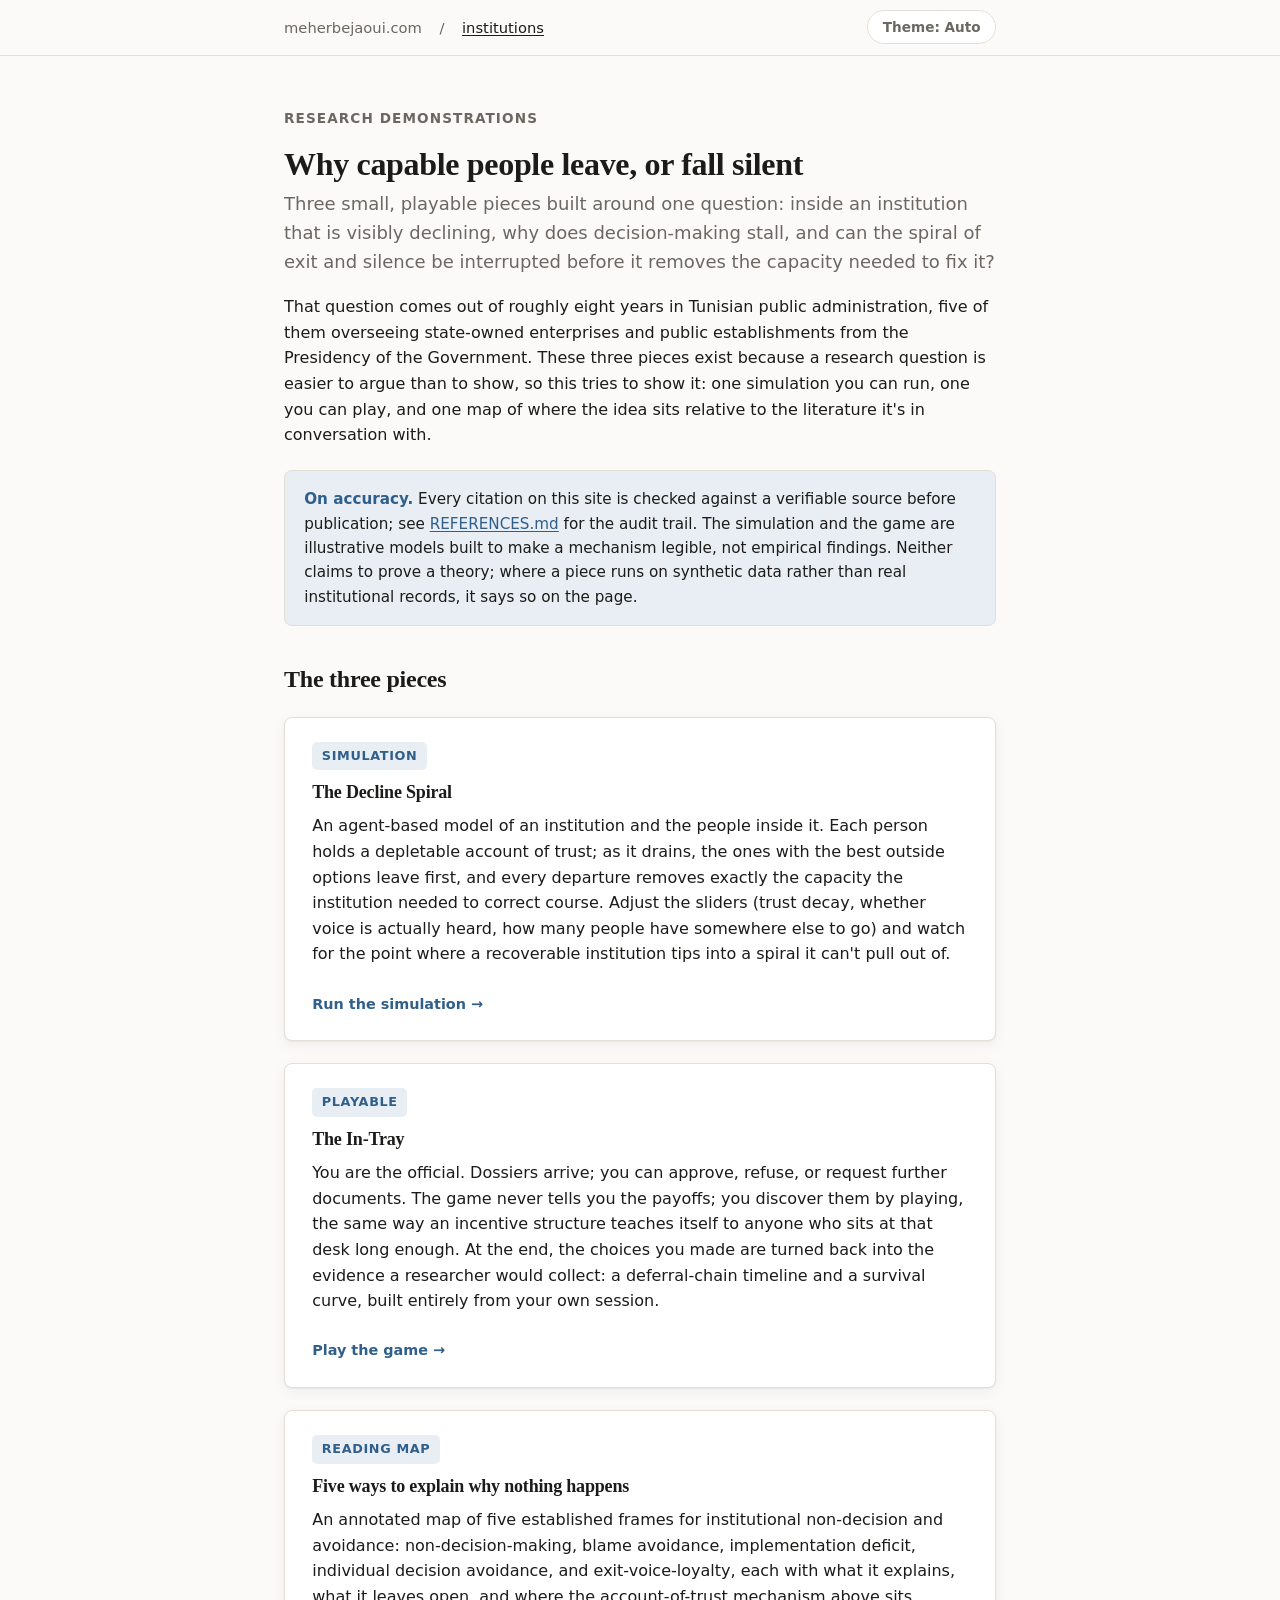
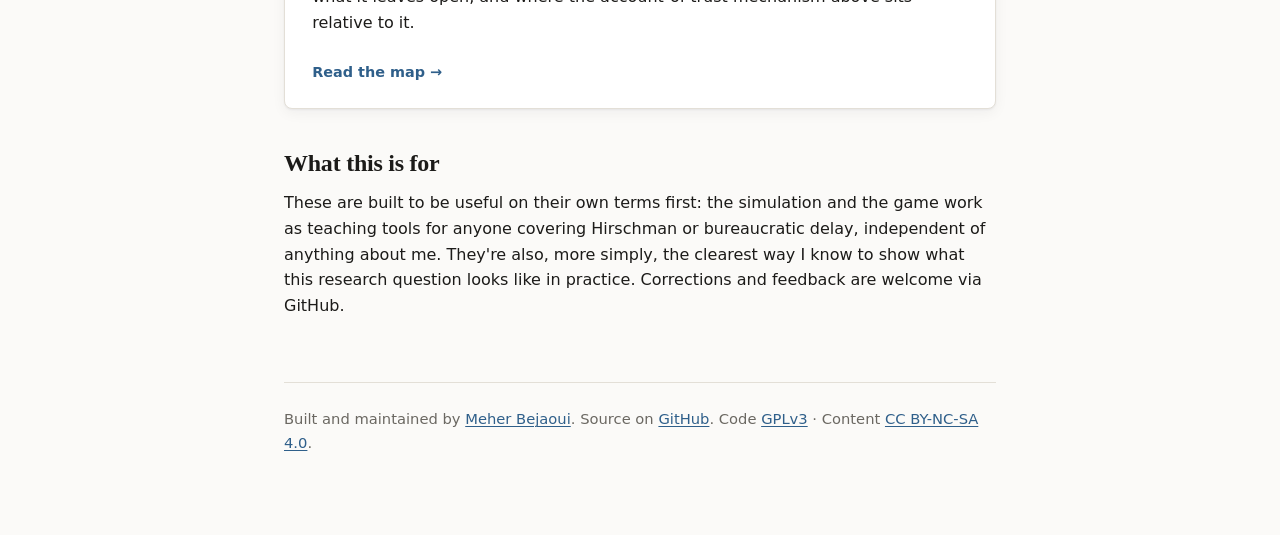
==== commit 6f0c8edf: "Add dual licensing, shared design tokens, and consistent footers/breadcrumbs Add GPLv3 (code) and CC" ====
--- a/index.html
+++ b/index.html
@@ -14,7 +14,7 @@
 <body>
 <a class="skip-link" href="#main">Skip to content</a>
 <header class="site-header">
-  <nav class="site-nav">
+  <nav class="site-nav" aria-label="Breadcrumb">
     <a href="https://www.meherbejaoui.com/">meherbejaoui.com</a>
     <span>/</span>
     <a href="./" class="current">institutions</a>
@@ -102,6 +102,7 @@
   <div class="site-footer">
     Built and maintained by <a href="https://www.meherbejaoui.com/">Meher Bejaoui</a>.
     Source on <a href="https://github.com/meherbejaoui/institutions">GitHub</a>.
+    Code <a href="LICENSE">GPLv3</a> · Content <a href="LICENSE-CONTENT.md">CC BY-NC-SA 4.0</a>.
   </div>
 
 </div>
--- a/style.css
+++ b/style.css
@@ -1,14 +1,14 @@
 /* Shared design system for institutions.
-   Academic-journal palette, serif for scholarly prose, sans for interactive UI. */
+   Academic-journal palette, serif for headings, sans for body copy and UI. */
 
 :root {
-  --bg: #fbfbfa;
-  --bg-alt: #f2f3f5;
+  --bg: #fbfaf8;
+  --bg-alt: #f4f2ee;
   --bg-card: #ffffff;
-  --text: #1a1d23;
-  --text-muted: #5c6270;
-  --border: #dfe2e8;
-  --border-strong: #8b93a1;
+  --text: #1c1b19;
+  --text-muted: #6b6862;
+  --border: #e3dfd7;
+  --border-strong: #cdc7bb;
   --accent: #2f5f8a;
   --accent-soft: #e8eef4;
   --link: #2f5f8a;
@@ -20,25 +20,36 @@
   --warn: #8a6a1f;
   --shadow: 0 1px 2px rgba(20, 24, 30, 0.05), 0 4px 14px rgba(20, 24, 30, 0.05);
   --radius: 8px;
-  --dot-low: #d0670a;
-  --dot-high: #2f5f8a;
+  --dot-low: #152b47;
+  --dot-high: #d99a2b;
   --dot-exited: #767676;
   --dot-ring: #1a1d23;
-  --chart-2: #c65a11;
-  --serif: "Iowan Old Style", "Palatino Linotype", Palatino, "Book Antiqua", Georgia, serif;
-  --sans: -apple-system, BlinkMacSystemFont, "Segoe UI", Helvetica, Arial, sans-serif;
-  --mono: ui-monospace, SFMono-Regular, "SF Mono", Menlo, Consolas, monospace;
+  --dot-stroke: rgba(26, 29, 35, 0.25);
+  --chart-2: #152b47;
+  --chart-bar: #152b47;
+  --serif: "Iowan Old Style", "Palatino Linotype", Palatino, "Book Antiqua", Georgia, "Times New Roman", serif;
+  --sans: ui-sans-serif, system-ui, -apple-system, BlinkMacSystemFont, "Segoe UI", Roboto, Helvetica, Arial, sans-serif;
+  --mono: ui-monospace, "SF Mono", "Cascadia Code", "Cascadia Mono", "Roboto Mono", Menlo, Consolas, monospace;
+  --text-tiny: 0.75rem;
+  --text-small: 0.875rem;
+  --text-body: 1rem;
+  --text-lede: 1.125rem;
+  --text-h4: 1rem;
+  --text-h3: 1.125rem;
+  --text-h2: 1.5rem;
+  --text-h1: 2rem;
+  --text-display: clamp(2.25rem, 4vw + 1.25rem, 3.5rem);
 }
 
 @media (prefers-color-scheme: dark) {
   :root:not([data-theme="light"]) {
-    --bg: #14161a;
-    --bg-alt: #1b1e24;
-    --bg-card: #1e2127;
-    --text: #e7e9ed;
-    --text-muted: #9aa1b0;
-    --border: #333844;
-    --border-strong: #78849c;
+    --bg: #14140f;
+    --bg-alt: #24241f;
+    --bg-card: #1c1c18;
+    --text: #eceae4;
+    --text-muted: #a8a49a;
+    --border: #32322b;
+    --border-strong: #45443c;
     --accent: #7fb4e0;
     --accent-soft: #1d2a36;
     --link: #7fb4e0;
@@ -49,22 +60,24 @@
     --bad: #e0897a;
     --warn: #d9b661;
     --shadow: 0 1px 2px rgba(0, 0, 0, 0.35), 0 4px 14px rgba(0, 0, 0, 0.3);
-    --dot-low: #f0a94e;
-    --dot-high: #7fb4e0;
+    --dot-low: #3a5a85;
+    --dot-high: #ffd166;
     --dot-exited: #9a9a9a;
     --dot-ring: #e7e9ed;
-    --chart-2: #e0924f;
+    --dot-stroke: rgba(231, 233, 237, 0.3);
+    --chart-2: #3a5a85;
+    --chart-bar: #ffd166;
   }
 }
 
 :root[data-theme="dark"] {
-  --bg: #14161a;
-  --bg-alt: #1b1e24;
-  --bg-card: #1e2127;
-  --text: #e7e9ed;
-  --text-muted: #9aa1b0;
-  --border: #333844;
-  --border-strong: #78849c;
+  --bg: #14140f;
+  --bg-alt: #24241f;
+  --bg-card: #1c1c18;
+  --text: #eceae4;
+  --text-muted: #a8a49a;
+  --border: #32322b;
+  --border-strong: #45443c;
   --accent: #7fb4e0;
   --accent-soft: #1d2a36;
   --link: #7fb4e0;
@@ -75,11 +88,13 @@
   --bad: #e0897a;
   --warn: #d9b661;
   --shadow: 0 1px 2px rgba(0, 0, 0, 0.35), 0 4px 14px rgba(0, 0, 0, 0.3);
-  --dot-low: #f0a94e;
-  --dot-high: #7fb4e0;
+  --dot-low: #3a5a85;
+  --dot-high: #ffd166;
   --dot-exited: #9a9a9a;
   --dot-ring: #e7e9ed;
-  --chart-2: #e0924f;
+  --dot-stroke: rgba(231, 233, 237, 0.3);
+  --chart-2: #3a5a85;
+  --chart-bar: #ffd166;
 }
 
 * { box-sizing: border-box; }
@@ -102,9 +117,9 @@
   overflow-x: hidden;
   background: var(--bg);
   color: var(--text);
-  font-family: var(--serif);
-  font-size: 1.08rem;
-  line-height: 1.65;
+  font-family: var(--sans);
+  font-size: var(--text-body);
+  line-height: 1.6;
   -webkit-font-smoothing: antialiased;
 }
 
@@ -123,9 +138,9 @@
   letter-spacing: -0.01em;
 }
 
-h1 { font-size: 2.1rem; margin: 0 0 0.4rem; }
-h2 { font-size: 1.5rem; margin: 2.4rem 0 0.8rem; }
-h3 { font-size: 1.15rem; margin: 1.6rem 0 0.6rem; }
+h1 { font-size: var(--text-h1); margin: 0 0 0.4rem; }
+h2 { font-size: var(--text-h2); margin: 2.4rem 0 0.8rem; }
+h3 { font-size: var(--text-h3); margin: 1.6rem 0 0.6rem; }
 
 p { margin: 0 0 1.1rem; }
 
@@ -163,7 +178,7 @@
 .skip-link:focus { left: 0; }
 
 .lede {
-  font-size: 1.18rem;
+  font-size: var(--text-lede);
   color: var(--text-muted);
 }
 
@@ -269,25 +284,14 @@
 .project-card:hover .card-cta { text-decoration: underline; }
 
 .note {
-  position: relative;
   font-family: var(--sans);
   font-size: 0.95rem;
   background: var(--accent-soft);
   border: 1px solid var(--border);
   border-radius: var(--radius);
-  padding: 1rem 1.2rem 1rem 1.5rem;
+  padding: 1rem 1.2rem;
   margin: 1.4rem 0;
   color: var(--text);
-  overflow: hidden;
-}
-.note::before {
-  content: "";
-  position: absolute;
-  left: 0;
-  top: 0;
-  bottom: 0;
-  width: 4px;
-  background: var(--accent);
 }
 .note strong { color: var(--accent); }
 
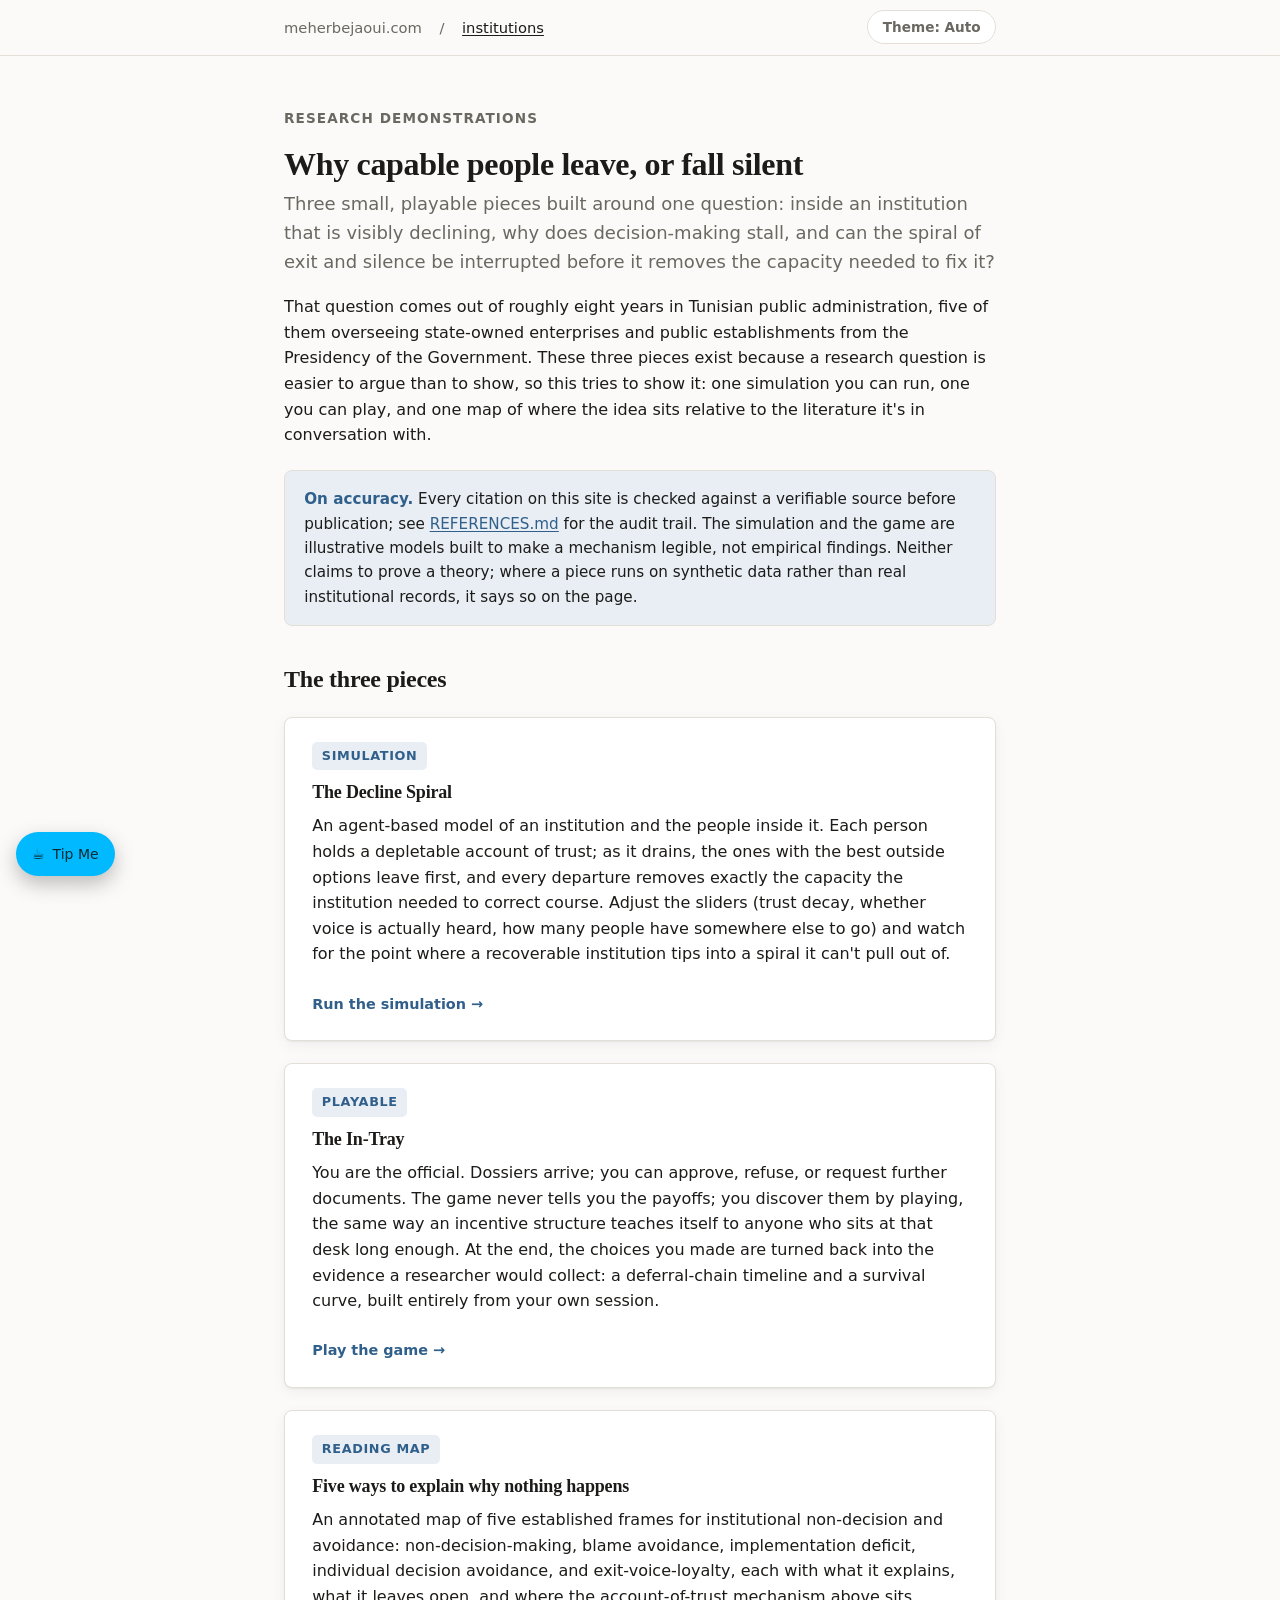
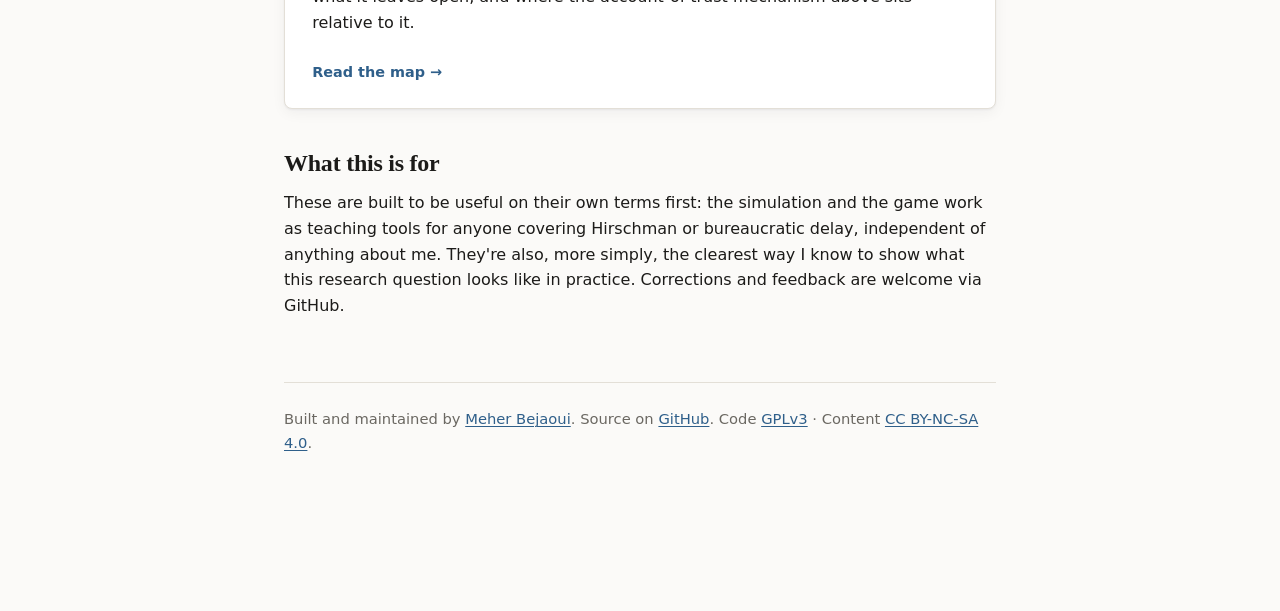
==== commit dc6196bb: "Add click-to-load Ko-fi widget, relaxing CSP for Ko-fi domains Add kofi-init.js, a vanilla-JS port o" ====
--- a/index.html
+++ b/index.html
@@ -6,7 +6,7 @@
 <title>Institutions: why capable people leave, or fall silent</title>
 <meta name="description" content="Interactive research demonstrations on institutional decline, decision avoidance, and the exit-voice mechanism, by Meher Bejaoui.">
 <link rel="icon" href="data:image/svg+xml,%3Csvg xmlns='http://www.w3.org/2000/svg' viewBox='0 0 100 100'%3E%3Crect width='100' height='100' rx='20' fill='%232f5f8a'/%3E%3Crect x='22' y='30' width='14' height='45' fill='white'/%3E%3Crect x='43' y='20' width='14' height='55' fill='white'/%3E%3Crect x='64' y='35' width='14' height='40' fill='white'/%3E%3C/svg%3E">
-<meta http-equiv="Content-Security-Policy" content="default-src 'none'; script-src 'self'; style-src 'self' 'unsafe-inline'; img-src 'self' data:; base-uri 'none'; form-action 'none';">
+<meta http-equiv="Content-Security-Policy" content="default-src 'none'; script-src 'self' https://storage.ko-fi.com; style-src 'self' 'unsafe-inline'; img-src 'self' data: https://storage.ko-fi.com https://ko-fi.com; frame-src https://ko-fi.com https://storage.ko-fi.com; connect-src https://ko-fi.com https://storage.ko-fi.com; base-uri 'none'; form-action 'none';">
 <meta name="referrer" content="strict-origin-when-cross-origin">
 <link rel="stylesheet" href="style.css">
 <script src="theme.js"></script>
@@ -106,5 +106,6 @@
   </div>
 
 </div>
+<script src="kofi-init.js" defer></script>
 </body>
 </html>
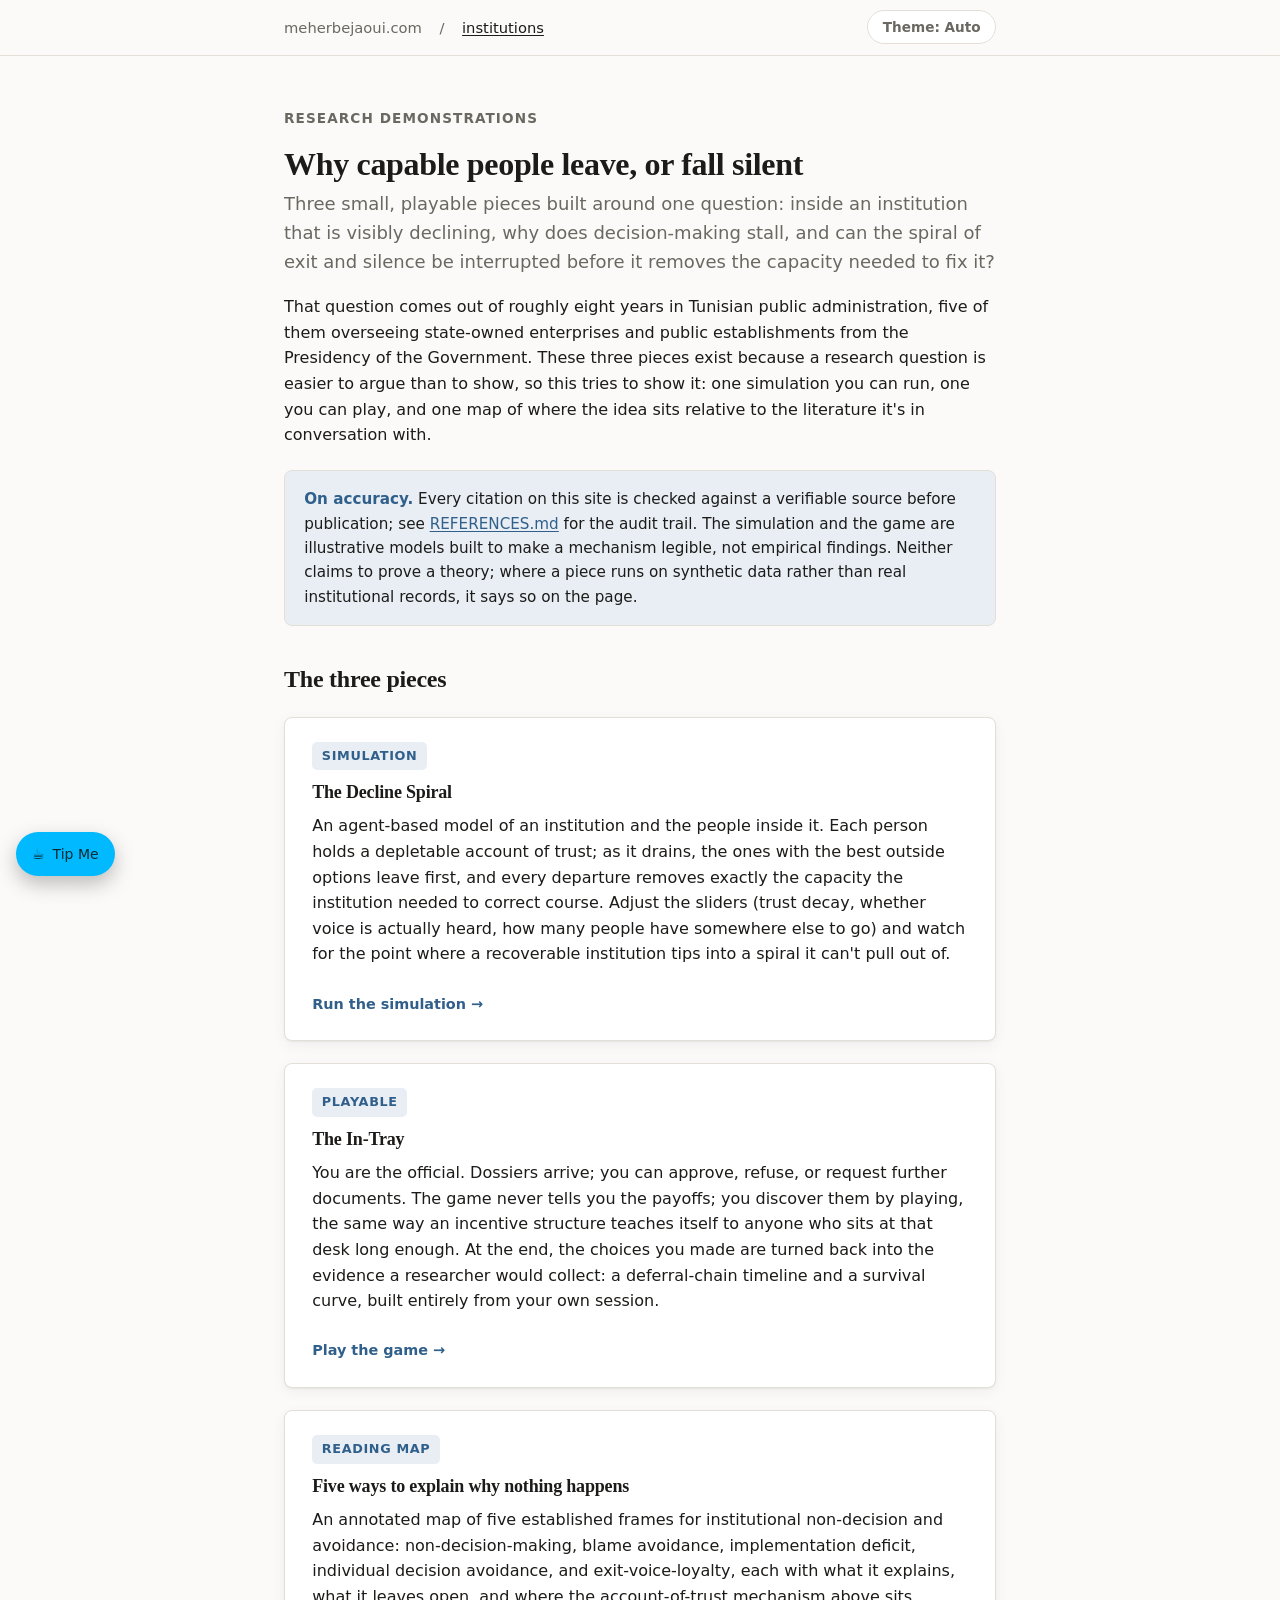
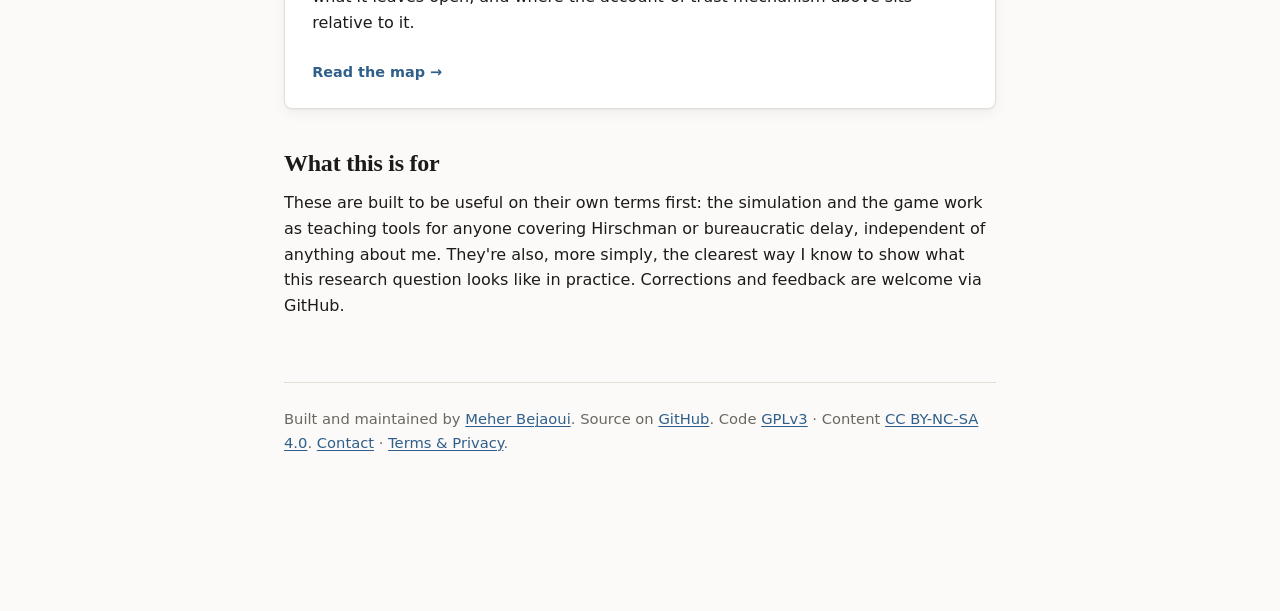
==== commit 475fb789: "Link Contact and Terms & Privacy from the footer The project site had no link to the main site's Con" ====
--- a/index.html
+++ b/index.html
@@ -103,6 +103,7 @@
     Built and maintained by <a href="https://www.meherbejaoui.com/">Meher Bejaoui</a>.
     Source on <a href="https://github.com/meherbejaoui/institutions">GitHub</a>.
     Code <a href="LICENSE">GPLv3</a> · Content <a href="LICENSE-CONTENT.md">CC BY-NC-SA 4.0</a>.
+    <a href="https://www.meherbejaoui.com/contact/">Contact</a> · <a href="https://www.meherbejaoui.com/terms/">Terms &amp; Privacy</a>.
   </div>
 
 </div>
